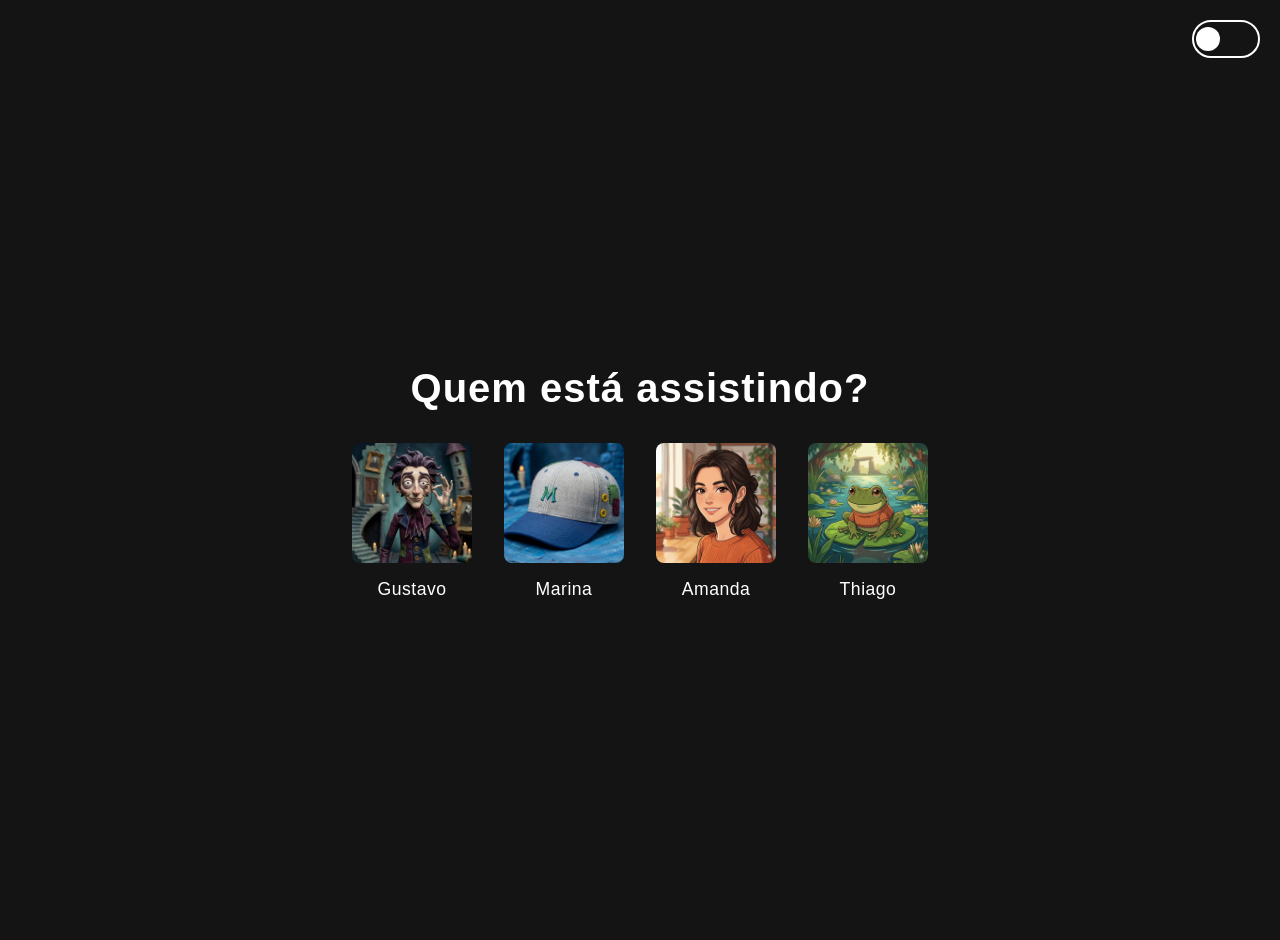
==== index.html @ 8f476795 "Add files via upload" ====
﻿<!DOCTYPE html>
<html lang="pt-br">
<head>
    <meta charset="UTF-8">
    <meta name="viewport" content="width=device-width, initial-scale=1.0">
    <title>Netflix</title>
    <link rel="stylesheet" href="style.css">
    <script src="script.js" defer></script>
</head>
<body>
    <main>
        <label for="theme-toggle" class="toggle-switch" aria-label="Alternar modo escuro/claro">
            <input type="checkbox" id="theme-toggle">
            <span class="slider"></span>
        </label>
        <h1>Quem está assistindo?</h1>
        <section aria-label="Perfis disponíveis">
            <ul class="profiles">
                <li class="profile">
                    <a href="#" class="profile-link">
                        <figure>
                            <img src="/assets/perfil-1.jpg" alt="Um personagem de aparência gótica e caricata, com cabelos roxos e monóculo, posa em um cenário fantástico de miniaturas sombrias iluminadas por velas.">
                            <figcaption>Gustavo</figcaption>
                        </figure>
                    </a>
                </li>
                <li class="profile">
                    <a href="#" class="profile-link">
                        <figure>
                            <img src="/assets/perfil-2.jpg" alt="Imagem de um boné azul">
                            <figcaption>Marina</figcaption>
                        </figure>
                    </a>
                </li>
                <li class="profile">
                    <a href="#" class="profile-link">
                        <figure>
                            <img src="/assets/perfil-3.jpg" alt="Uma personagem com cabelos castanhos e um sorriso amigável, vestindo uma blusa laranja">
                            <figcaption>Amanda</figcaption>
                        </figure>
                    </a>
                </li>
                <li class="profile">
                    <a href="#" class="profile-link">
                        <figure>
                            <img src="/assets/perfil-4.jpg" alt="Imagem de um sapo verde com olhos grandes e expressão sorridente">
                            <figcaption>Thiago</figcaption>
                        </figure>
                    </a>
                </li>
            </ul>
        </section>
    </main>
</body>
</html>
---- style.css ----
/* =====================================================
   VARIÁVEIS CSS PARA DARK/LIGHT MODE
   ===================================================== */

:root {
    --bg-color: #141414; /* Fundo dark */
    --text-color: #fff; /* Texto dark */
    --accent-color: #fff; /* Cor de destaque */
}

.light-mode {
    --bg-color: #f5f5f5; /* Fundo light */
    --text-color: #000; /* Texto light */
    --accent-color: #000; /* Cor de destaque light */
}

body {
    background: var(--bg-color); /* Define a cor de fundo da página */
    color: var(--text-color); /* Define a cor do texto principal */
    font-family: 'Segoe UI', Arial, Helvetica, sans-serif; /* Define a fonte usada no site */
    margin: 0; /* Remove a margem padrão do body */
    min-height: 100vh; /* Garante que o body ocupe pelo menos toda a altura da tela */
    transition: background 0.3s ease, color 0.3s ease; /* Transição suave */
}

main {
    display: flex; /* Usa flexbox para layout */
    flex-direction: column; /* Organiza os elementos em coluna */
    align-items: center; /* Centraliza os itens horizontalmente */
    justify-content: center; /* Centraliza os itens verticalmente */
    min-height: 100vh; /* Garante altura mínima de 100% da tela */
    padding: 20px; /* Espaçamento interno para mobile */
    position: relative; /* Para posicionar o botão */
}

#theme-toggle {
    position: absolute; /* Posiciona no canto superior direito */
    top: 20px;
    right: 20px;
    opacity: 0; /* Esconde o input */
    width: 0;
    height: 0;
}

.toggle-switch {
    position: absolute; /* Posiciona no canto superior direito */
    top: 20px;
    right: 20px;
    width: 60px; /* Largura do switch */
    height: 30px; /* Altura do switch */
    background: var(--bg-color); /* Fundo variável */
    border: 2px solid var(--accent-color); /* Borda variável */
    border-radius: 30px; /* Bordas arredondadas */
    cursor: pointer; /* Cursor pointer */
    transition: all 0.3s ease; /* Transição suave */
    display: flex;
    align-items: center;
    padding: 2px;
}

.slider {
    width: 24px; /* Largura do slider */
    height: 24px; /* Altura do slider */
    background: var(--accent-color); /* Fundo do slider */
    border-radius: 50%; /* Circular */
    transition: transform 0.3s ease; /* Transição suave */
    position: relative;
}

#theme-toggle:checked + .slider {
    transform: translateX(30px); /* Move o slider para a direita quando checked */
}

.toggle-switch:hover {
    border-color: var(--text-color); /* Muda borda ao passar o mouse */
}

h1 {
    font-size: 2.5rem; /* Define o tamanho da fonte do título */
    font-weight: bold; /* Deixa o texto em negrito */
    margin-bottom: 2rem; /* Espaço abaixo do título */
    letter-spacing: 1px; /* Espaçamento entre letras */
    text-align: center; /* Centraliza o texto */
}

section[aria-label="Perfis disponíveis"] {
    width: 100%; /* Ocupa toda a largura disponível */
    max-width: 600px; /* Limita a largura máxima */
    display: flex; /* Usa flexbox */
    justify-content: center; /* Centraliza os perfis */
}

ul.profiles {
    display: flex; /* Usa flexbox para os perfis */
    gap: 2rem; /* Espaço entre os perfis */
    flex-wrap: wrap; /* Permite quebra de linha em telas pequenas */
    justify-content: center; /* Centraliza os perfis */
    list-style: none; /* Remove bullets da lista */
    padding: 0; /* Remove padding padrão */
    margin: 0; /* Remove margem padrão */
}

.profile-link {
    text-decoration: none; /* Remove sublinhado dos links */
    color: var(--text-color); /* Cor do texto dos links */
    transition: transform 0.2s, box-shadow 0.2s; /* Suaviza animações de transformação e sombra */
    display: block; /* Faz o link ocupar todo o espaço */
}

figure {
    margin: 0; /* Remove margem padrão */
    display: flex; /* Usa flexbox */
    flex-direction: column; /* Organiza em coluna */
    align-items: center; /* Centraliza itens */
}

img {
    width: 120px; /* Largura fixa da imagem */
    height: 120px; /* Altura fixa da imagem */
    border-radius: 8px; /* Bordas arredondadas */
    object-fit: cover; /* Mantém proporção da imagem */
    margin-bottom: 0.5rem; /* Espaço abaixo da imagem */
    background: var(--bg-color); /* Cor de fundo da imagem variável */
    display: block; /* Exibe como bloco */
    border: 1px transparent; /* Borda inicial invisível */
}

img:hover {
    border: 1px solid var(--accent-color); /* Borda ao passar o mouse */
}

figcaption {
    font-size: 1.1rem; /* Tamanho da fonte da legenda */
    font-weight: 500; /* Peso da fonte */
    margin-top: 0.5rem; /* Espaço acima da legenda */
    letter-spacing: 0.5px; /* Espaçamento entre letras */
}

/* =====================================================
   MEDIA QUERIES - RESPONSIVIDADE
   ===================================================== */

/* Tablet: até 768px */
@media (max-width: 768px) {
    h1 {
        font-size: 2rem; /* Reduz tamanho do título */
        margin-bottom: 1.5rem;
    }

    ul.profiles {
        gap: 1.5rem; /* Reduz espaço entre perfis */
    }

    img {
        width: 100px; /* Reduz tamanho das imagens */
        height: 100px;
    }

    figcaption {
        font-size: 1rem; /* Reduz tamanho da legenda */
    }
}

/* Mobile: até 480px */
@media (max-width: 480px) {
    main {
        padding: 15px; /* Reduz padding */
        justify-content: flex-start; /* Afasta do topo ligeiramente */
        padding-top: 40px;
    }

    .toggle-switch {
        top: 10px; /* Ajusta posição no mobile */
        right: 10px;
        width: 50px; /* Menor */
        height: 25px;
    }

    .slider {
        width: 20px;
        height: 20px;
    }

    #theme-toggle:checked + .slider {
        transform: translateX(25px); /* Ajusta movimento */
    }

    h1 {
        font-size: 1.5rem; /* Reduz bastante o título em mobile */
        margin-bottom: 1rem;
        letter-spacing: 0.5px;
    }

    ul.profiles {
        gap: 1rem; /* Espaço menor entre perfis */
    }

    img {
        width: 80px; /* Imagens menores em mobile */
        height: 80px;
    }

    figcaption {
        font-size: 0.9rem; /* Legenda menor */
    }

    section[aria-label="Perfis disponíveis"] {
        max-width: 100%; /* Ocupa toda largura em mobile */
    }
}

/* Ultra-mobile: até 360px */
@media (max-width: 360px) {
    h1 {
        font-size: 1.2rem; /* Muito pequeno para telas muito pequenas */
        margin-bottom: 0.8rem;
    }

    .toggle-switch {
        width: 45px; /* Ainda menor */
        height: 22px;
    }

    .slider {
        width: 18px;
        height: 18px;
    }

    #theme-toggle:checked + .slider {
        transform: translateX(23px);
    }

    ul.profiles {
        gap: 0.8rem;
    }

    img {
        width: 70px; /* Ainda menor */
        height: 70px;
    }

    figcaption {
        font-size: 0.85rem;
    }
}
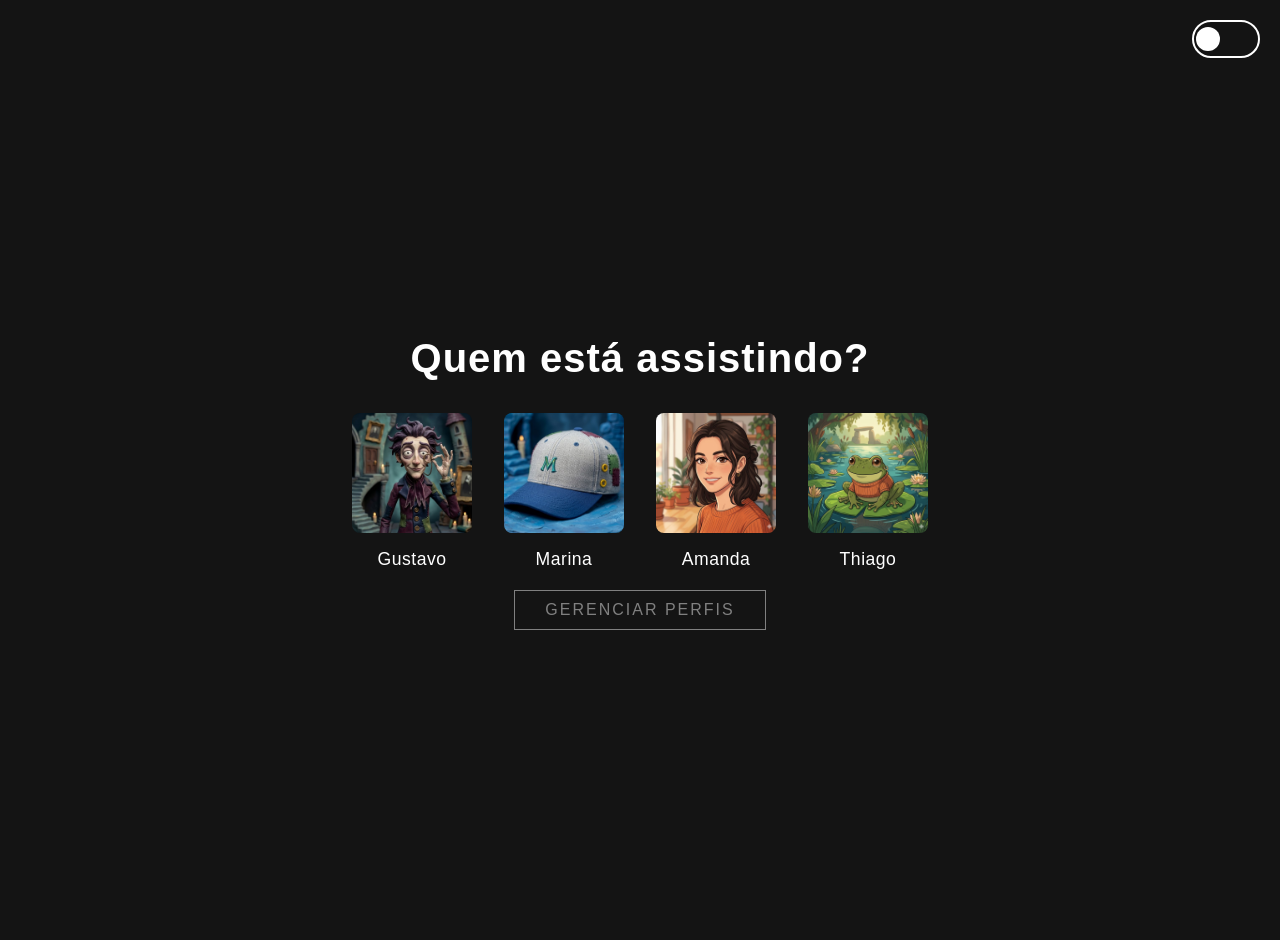
==== commit f154d8d4: "Add files via upload" ====
--- a/index.html
+++ b/index.html
@@ -17,7 +17,7 @@
         <section aria-label="Perfis disponíveis">
             <ul class="profiles">
                 <li class="profile">
-                    <a href="#" class="profile-link">
+                    <a href="catalogo/catalogo.html" class="profile-link">
                         <figure>
                             <img src="/assets/perfil-1.jpg" alt="Um personagem de aparência gótica e caricata, com cabelos roxos e monóculo, posa em um cenário fantástico de miniaturas sombrias iluminadas por velas.">
                             <figcaption>Gustavo</figcaption>
@@ -25,7 +25,7 @@
                     </a>
                 </li>
                 <li class="profile">
-                    <a href="#" class="profile-link">
+                    <a href="catalogo/catalogo.html" class="profile-link">
                         <figure>
                             <img src="/assets/perfil-2.jpg" alt="Imagem de um boné azul">
                             <figcaption>Marina</figcaption>
@@ -33,7 +33,7 @@
                     </a>
                 </li>
                 <li class="profile">
-                    <a href="#" class="profile-link">
+                    <a href="catalogo/catalogo.html" class="profile-link">
                         <figure>
                             <img src="/assets/perfil-3.jpg" alt="Uma personagem com cabelos castanhos e um sorriso amigável, vestindo uma blusa laranja">
                             <figcaption>Amanda</figcaption>
@@ -41,7 +41,7 @@
                     </a>
                 </li>
                 <li class="profile">
-                    <a href="#" class="profile-link">
+                    <a href="catalogo/catalogo.html" class="profile-link">
                         <figure>
                             <img src="/assets/perfil-4.jpg" alt="Imagem de um sapo verde com olhos grandes e expressão sorridente">
                             <figcaption>Thiago</figcaption>
@@ -50,6 +50,14 @@
                 </li>
             </ul>
         </section>
+
+        <section class="gerenciar">
+            <button type="button" class="botao-gerenciar">Gerenciar perfis</button>
+        </section>
+
     </main>
+
+    <script src="js/index.js"></script>
 </body>
+
 </html>
--- a/style.css
+++ b/style.css
@@ -136,6 +136,33 @@
     letter-spacing: 0.5px; /* Espaçamento entre letras */
 }
 
+/* ---------- GERENCIAR ---------- */
+
+.gerenciar {
+    margin-top: 20px;
+    width: 100%;
+    display: flex;
+    justify-content: center;
+}
+
+.botao-gerenciar {
+    background: transparent;
+    border: 1px solid grey;
+    color: grey;
+    padding: 10px 30px;
+    font-size: 1rem;
+    text-transform: uppercase;
+    letter-spacing: 2px;
+    cursor: pointer;
+    font-weight: 200;
+    transition: all 0.3s;
+}
+
+.botao-gerenciar:hover {
+    border-color: #e5e5e5;
+    color: #e5e5e5;
+}
+
 /* =====================================================
    MEDIA QUERIES - RESPONSIVIDADE
    ===================================================== */
@@ -242,4 +269,4 @@
     figcaption {
         font-size: 0.85rem;
     }
-}+}
